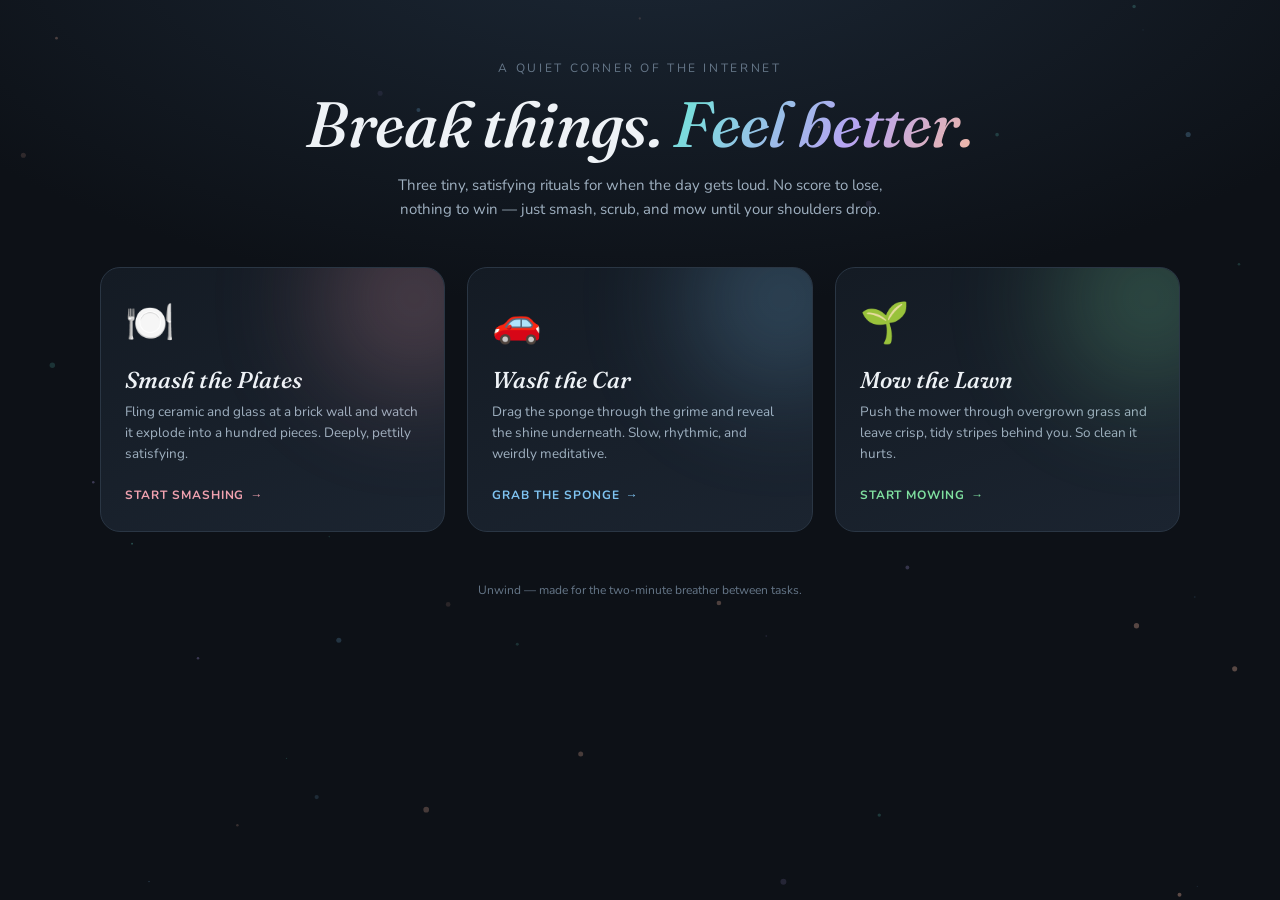
==== stress-relief/index.html @ a9840296 "Add stress-relief website with plate smashing, car washing, lawn mowing Three canvas-based, animatio" ====
<!DOCTYPE html>
<html lang="en">
<head>
<meta charset="UTF-8">
<meta name="viewport" content="width=device-width, initial-scale=1.0">
<title>Unwind — Stress Relief</title>
<link rel="preconnect" href="https://fonts.googleapis.com">
<link rel="preconnect" href="https://fonts.gstatic.com" crossorigin>
<link href="https://fonts.googleapis.com/css2?family=Fraunces:ital,wght@0,500;1,500&family=Nunito:wght@400;600;700;800&display=swap" rel="stylesheet">
<link rel="stylesheet" href="shared.css">
<style>
  body{display:flex; flex-direction:column; align-items:center; padding: 60px 20px 40px;}
  #bg-canvas{position:fixed; inset:0; z-index:0; opacity:0.55;}
  header{position:relative; z-index:2; text-align:center; margin-bottom: 46px;}
  header .eyebrow{font-size:12px; letter-spacing:.22em; text-transform:uppercase; color:var(--ink-3); margin-bottom:14px;}
  header h1{font-family: var(--serif); font-style: italic; font-weight:500; font-size: clamp(38px, 7vw, 64px); line-height:1.05; letter-spacing:-0.01em;}
  header h1 span{background: linear-gradient(120deg, var(--accent), var(--accent-3) 60%, var(--accent-2)); -webkit-background-clip:text; background-clip:text; color:transparent;}
  header p{color:var(--ink-2); max-width:520px; margin: 16px auto 0; font-size:15px; line-height:1.6;}

  .cards{
    position:relative; z-index:2;
    display:grid; grid-template-columns: repeat(3, 1fr); gap:22px;
    width: min(1080px, 94vw);
  }
  @media (max-width: 860px){.cards{grid-template-columns: 1fr;}}

  .card{
    position:relative; border-radius:20px; padding: 28px 24px 26px;
    background: linear-gradient(160deg, var(--bg-1), var(--bg-2));
    border:1px solid var(--line); overflow:hidden;
    transition: transform .25s cubic-bezier(.2,.8,.2,1), border-color .25s ease, box-shadow .25s ease;
    cursor:pointer;
  }
  .card:hover{transform: translateY(-6px); border-color: var(--card-glow, var(--accent)); box-shadow: 0 20px 50px -20px var(--card-glow, rgba(110,231,216,0.35));}
  .card .glow{
    position:absolute; width:180px; height:180px; border-radius:50%;
    background: var(--card-glow, var(--accent)); filter: blur(60px); opacity:.28;
    top:-60px; right:-60px; pointer-events:none;
  }
  .card .icon{font-size:40px; margin-bottom:16px; display:block;}
  .card h3{font-family: var(--serif); font-style:italic; font-weight:500; font-size:23px; margin-bottom:8px;}
  .card p{color:var(--ink-2); font-size:13.5px; line-height:1.55; margin-bottom:18px;}
  .card .go{
    display:inline-flex; align-items:center; gap:6px; font-size:12px; font-weight:700;
    text-transform:uppercase; letter-spacing:.08em; color: var(--card-glow, var(--accent));
  }
  .card .go .arrow{transition: transform .2s ease;}
  .card:hover .go .arrow{transform: translateX(4px);}

  .card.plates{--card-glow: #f2a2b0;}
  .card.car{--card-glow: #7fc4f2;}
  .card.lawn{--card-glow: #7fe0a0;}

  footer{position:relative; z-index:2; margin-top:50px; color:var(--ink-3); font-size:12px; text-align:center;}
</style>
</head>
<body>
<canvas id="bg-canvas"></canvas>

<header>
  <div class="eyebrow">a quiet corner of the internet</div>
  <h1>Break things. <span>Feel better.</span></h1>
  <p>Three tiny, satisfying rituals for when the day gets loud. No score to lose, nothing to win — just smash, scrub, and mow until your shoulders drop.</p>
</header>

<div class="cards">
  <a class="card plates" href="plates.html">
    <div class="glow"></div>
    <span class="icon">🍽️</span>
    <h3>Smash the Plates</h3>
    <p>Fling ceramic and glass at a brick wall and watch it explode into a hundred pieces. Deeply, pettily satisfying.</p>
    <span class="go">Start smashing <span class="arrow">→</span></span>
  </a>
  <a class="card car" href="car.html">
    <div class="glow"></div>
    <span class="icon">🚗</span>
    <h3>Wash the Car</h3>
    <p>Drag the sponge through the grime and reveal the shine underneath. Slow, rhythmic, and weirdly meditative.</p>
    <span class="go">Grab the sponge <span class="arrow">→</span></span>
  </a>
  <a class="card lawn" href="lawn.html">
    <div class="glow"></div>
    <span class="icon">🌱</span>
    <h3>Mow the Lawn</h3>
    <p>Push the mower through overgrown grass and leave crisp, tidy stripes behind you. So clean it hurts.</p>
    <span class="go">Start mowing <span class="arrow">→</span></span>
  </a>
</div>

<footer>Unwind &mdash; made for the two-minute breather between tasks.</footer>

<script>
// gentle ambient floating particles behind the landing page
const canvas = document.getElementById('bg-canvas');
const ctx = canvas.getContext('2d');
let W, H, particles = [];
function resize(){
  W = canvas.width = window.innerWidth;
  H = canvas.height = window.innerHeight;
}
resize();
window.addEventListener('resize', resize);

const colors = ['#6ee7d8','#b6a4f2','#f2b8a2','#7fc4f2'];
for(let i=0;i<46;i++){
  particles.push({
    x: Math.random()*W, y: Math.random()*H,
    r: Math.random()*2.4 + 0.6,
    vy: -(Math.random()*0.25 + 0.05),
    vx: (Math.random()-0.5)*0.15,
    a: Math.random()*0.5+0.15,
    c: colors[Math.floor(Math.random()*colors.length)]
  });
}
function tick(){
  ctx.clearRect(0,0,W,H);
  for(const p of particles){
    p.x += p.vx; p.y += p.vy;
    if(p.y < -10){ p.y = H+10; p.x = Math.random()*W; }
    if(p.x < -10) p.x = W+10;
    if(p.x > W+10) p.x = -10;
    ctx.beginPath();
    ctx.globalAlpha = p.a;
    ctx.fillStyle = p.c;
    ctx.arc(p.x, p.y, p.r, 0, Math.PI*2);
    ctx.fill();
  }
  ctx.globalAlpha = 1;
  requestAnimationFrame(tick);
}
tick();
</script>
</body>
</html>
---- stress-relief/shared.css ----
:root{
  --bg-0: #0d1117;
  --bg-1: #141b24;
  --bg-2: #1b2430;
  --ink: #eef2f6;
  --ink-2: #9fb0c0;
  --ink-3: #667789;
  --line: #2a3644;
  --accent: #6ee7d8;
  --accent-2: #f2b8a2;
  --accent-3: #b6a4f2;
  --good: #7fe0a0;
  --sans: 'Nunito', 'Segoe UI', -apple-system, sans-serif;
  --serif: 'Fraunces', Georgia, serif;
}
*{box-sizing:border-box; margin:0; padding:0;}
html,body{height:100%;}
body{
  background: radial-gradient(ellipse 120% 80% at 50% -10%, #1c2836 0%, var(--bg-0) 55%);
  color: var(--ink);
  font-family: var(--sans);
  min-height: 100vh;
  overflow-x: hidden;
}
a{color:inherit;text-decoration:none;}

.topbar{
  display:flex; align-items:center; justify-content:space-between;
  padding: 18px 28px;
  position: relative; z-index: 5;
}
.topbar .back{
  display:inline-flex; align-items:center; gap:8px;
  font-size:13px; color:var(--ink-2);
  border:1px solid var(--line); border-radius:20px;
  padding:7px 14px; transition: all .18s ease;
  background: rgba(255,255,255,0.02);
}
.topbar .back:hover{color:var(--ink); border-color:var(--accent); transform: translateX(-2px);}
.topbar .title{
  font-family: var(--serif); font-style: italic; font-size: 20px; letter-spacing: -0.01em;
  color: var(--ink-2);
}

.progress-wrap{
  display:flex; align-items:center; gap:10px;
  font-size:12px; color:var(--ink-2); letter-spacing:.04em;
}
.progress-bar{
  width:140px; height:8px; border-radius:6px; background:var(--bg-2);
  border:1px solid var(--line); overflow:hidden;
}
.progress-fill{
  height:100%; width:0%; border-radius:6px;
  background: linear-gradient(90deg, var(--accent-3), var(--accent));
  transition: width .25s ease;
}

.stage{
  position:relative;
  width: min(1000px, 94vw);
  margin: 10px auto 40px;
  border-radius: 22px;
  border:1px solid var(--line);
  background: linear-gradient(180deg, var(--bg-1), var(--bg-2));
  box-shadow: 0 30px 80px -30px rgba(0,0,0,0.6), inset 0 1px 0 rgba(255,255,255,0.03);
  overflow: hidden;
}

.hint{
  text-align:center; color: var(--ink-3); font-size: 13px; margin: 14px auto 0;
  letter-spacing: 0.02em;
}

.celebrate{
  position:absolute; inset:0; display:flex; align-items:center; justify-content:center;
  flex-direction:column; gap:14px;
  background: rgba(13,17,23,0.55); backdrop-filter: blur(6px);
  opacity:0; pointer-events:none; transition: opacity .4s ease;
  z-index: 20;
}
.celebrate.show{opacity:1; pointer-events:auto;}
.celebrate h2{font-family: var(--serif); font-style: italic; font-size: 40px; font-weight:500;}
.celebrate p{color:var(--ink-2); font-size:14px;}
.celebrate button{
  margin-top: 6px;
  background: linear-gradient(135deg, var(--accent), var(--accent-3));
  color: #0d1117; border:none; font-weight:700; font-size:14px;
  padding: 12px 26px; border-radius: 30px; cursor:pointer;
  transition: transform .15s ease;
}
.celebrate button:hover{transform: scale(1.05);}

.counter-row{
  display:flex; gap:24px; justify-content:center; margin: 4px 0 18px;
  font-family: var(--serif); font-style: italic;
}
.counter-row .stat{text-align:center;}
.counter-row .stat .num{font-size: 30px; color: var(--accent);}
.counter-row .stat .lbl{font-family: var(--sans); font-style:normal; font-size:10px; text-transform:uppercase; letter-spacing:.14em; color:var(--ink-3);}

canvas{display:block; touch-action:none;}

@media (prefers-reduced-motion: reduce){
  * { animation-duration: 0.001ms !important; animation-iteration-count: 1 !important; transition-duration: 0.001ms !important; }
}
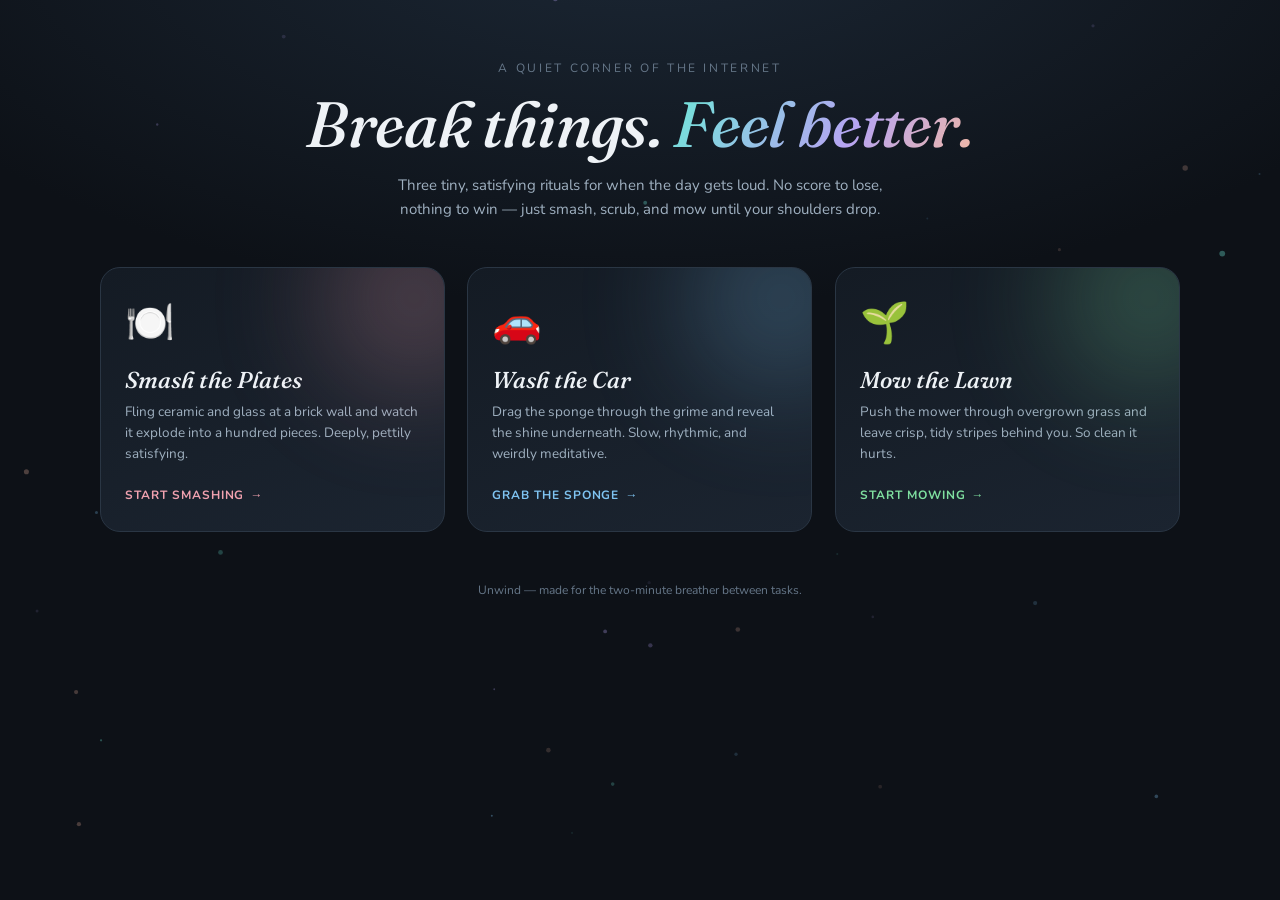
==== commit 2a81efc1: "Polish stress-relief sessions: smoother physics, drag-to-throw, sound, confetti Shared: page fade-in" ====
--- a/stress-relief/index.html
+++ b/stress-relief/index.html
@@ -4,6 +4,7 @@
 <meta charset="UTF-8">
 <meta name="viewport" content="width=device-width, initial-scale=1.0">
 <title>Unwind — Stress Relief</title>
+<link rel="icon" href="data:image/svg+xml,<svg xmlns=%22http://www.w3.org/2000/svg%22 viewBox=%220 0 100 100%22><text y=%22.9em%22 font-size=%2290%22>🌊</text></svg>">
 <link rel="preconnect" href="https://fonts.googleapis.com">
 <link rel="preconnect" href="https://fonts.gstatic.com" crossorigin>
 <link href="https://fonts.googleapis.com/css2?family=Fraunces:ital,wght@0,500;1,500&family=Nunito:wght@400;600;700;800&display=swap" rel="stylesheet">
@@ -28,10 +29,12 @@
     position:relative; border-radius:20px; padding: 28px 24px 26px;
     background: linear-gradient(160deg, var(--bg-1), var(--bg-2));
     border:1px solid var(--line); overflow:hidden;
-    transition: transform .25s cubic-bezier(.2,.8,.2,1), border-color .25s ease, box-shadow .25s ease;
-    cursor:pointer;
+    transition: transform .35s cubic-bezier(.2,.8,.2,1), border-color .25s ease, box-shadow .25s ease;
+    transform-style: preserve-3d; perspective: 600px;
+    cursor:pointer; will-change: transform;
   }
-  .card:hover{transform: translateY(-6px); border-color: var(--card-glow, var(--accent)); box-shadow: 0 20px 50px -20px var(--card-glow, rgba(110,231,216,0.35));}
+  .card:hover{border-color: var(--card-glow, var(--accent)); box-shadow: 0 20px 50px -20px var(--card-glow, rgba(110,231,216,0.35));}
+  .card:not(:hover){transform: translateY(0) rotateX(0) rotateY(0) !important; transition: transform .5s cubic-bezier(.2,.8,.2,1), border-color .25s ease, box-shadow .25s ease;}
   .card .glow{
     position:absolute; width:180px; height:180px; border-radius:50%;
     background: var(--card-glow, var(--accent)); filter: blur(60px); opacity:.28;
@@ -129,6 +132,17 @@
   requestAnimationFrame(tick);
 }
 tick();
+
+// subtle 3D tilt on card hover, follows the pointer
+document.querySelectorAll('.card').forEach(card => {
+  card.addEventListener('pointermove', (e) => {
+    const r = card.getBoundingClientRect();
+    const px = (e.clientX - r.left) / r.width - 0.5;
+    const py = (e.clientY - r.top) / r.height - 0.5;
+    card.style.transition = 'box-shadow .25s ease, border-color .25s ease';
+    card.style.transform = `translateY(-6px) rotateX(${(-py*8).toFixed(2)}deg) rotateY(${(px*8).toFixed(2)}deg)`;
+  });
+});
 </script>
 </body>
 </html>
--- a/stress-relief/shared.css
+++ b/stress-relief/shared.css
@@ -21,6 +21,11 @@
   font-family: var(--sans);
   min-height: 100vh;
   overflow-x: hidden;
+  animation: page-in .5s cubic-bezier(.2,.7,.2,1);
+}
+@keyframes page-in{
+  from{ opacity:0; transform: translateY(6px); }
+  to{ opacity:1; transform: translateY(0); }
 }
 a{color:inherit;text-decoration:none;}
 
@@ -29,6 +34,7 @@
   padding: 18px 28px;
   position: relative; z-index: 5;
 }
+.topbar .left, .topbar .right{display:flex; align-items:center; gap:10px;}
 .topbar .back{
   display:inline-flex; align-items:center; gap:8px;
   font-size:13px; color:var(--ink-2);
@@ -41,6 +47,14 @@
   font-family: var(--serif); font-style: italic; font-size: 20px; letter-spacing: -0.01em;
   color: var(--ink-2);
 }
+.mute-toggle{
+  display:inline-flex; align-items:center; justify-content:center;
+  width:34px; height:34px; border-radius:50%;
+  border:1px solid var(--line); background: rgba(255,255,255,0.02); color: var(--ink-2);
+  cursor:pointer; font-size:15px; transition: all .18s ease;
+}
+.mute-toggle:hover{border-color:var(--accent); color:var(--ink);}
+.mute-toggle.is-muted{color: var(--ink-3);}
 
 .progress-wrap{
   display:flex; align-items:center; gap:10px;
@@ -96,11 +110,15 @@
   font-family: var(--serif); font-style: italic;
 }
 .counter-row .stat{text-align:center;}
-.counter-row .stat .num{font-size: 30px; color: var(--accent);}
+.counter-row .stat .num{font-size: 30px; color: var(--accent); display:inline-block; transition: transform .18s cubic-bezier(.3,1.6,.5,1);}
+.counter-row .stat .num.pop{transform: scale(1.32);}
 .counter-row .stat .lbl{font-family: var(--sans); font-style:normal; font-size:10px; text-transform:uppercase; letter-spacing:.14em; color:var(--ink-3);}
 
 canvas{display:block; touch-action:none;}
 
+.stage{transition: box-shadow .15s ease;}
+.stage.impact{box-shadow: 0 30px 90px -20px rgba(110,231,216,0.25), inset 0 1px 0 rgba(255,255,255,0.05);}
+
 @media (prefers-reduced-motion: reduce){
   * { animation-duration: 0.001ms !important; animation-iteration-count: 1 !important; transition-duration: 0.001ms !important; }
 }
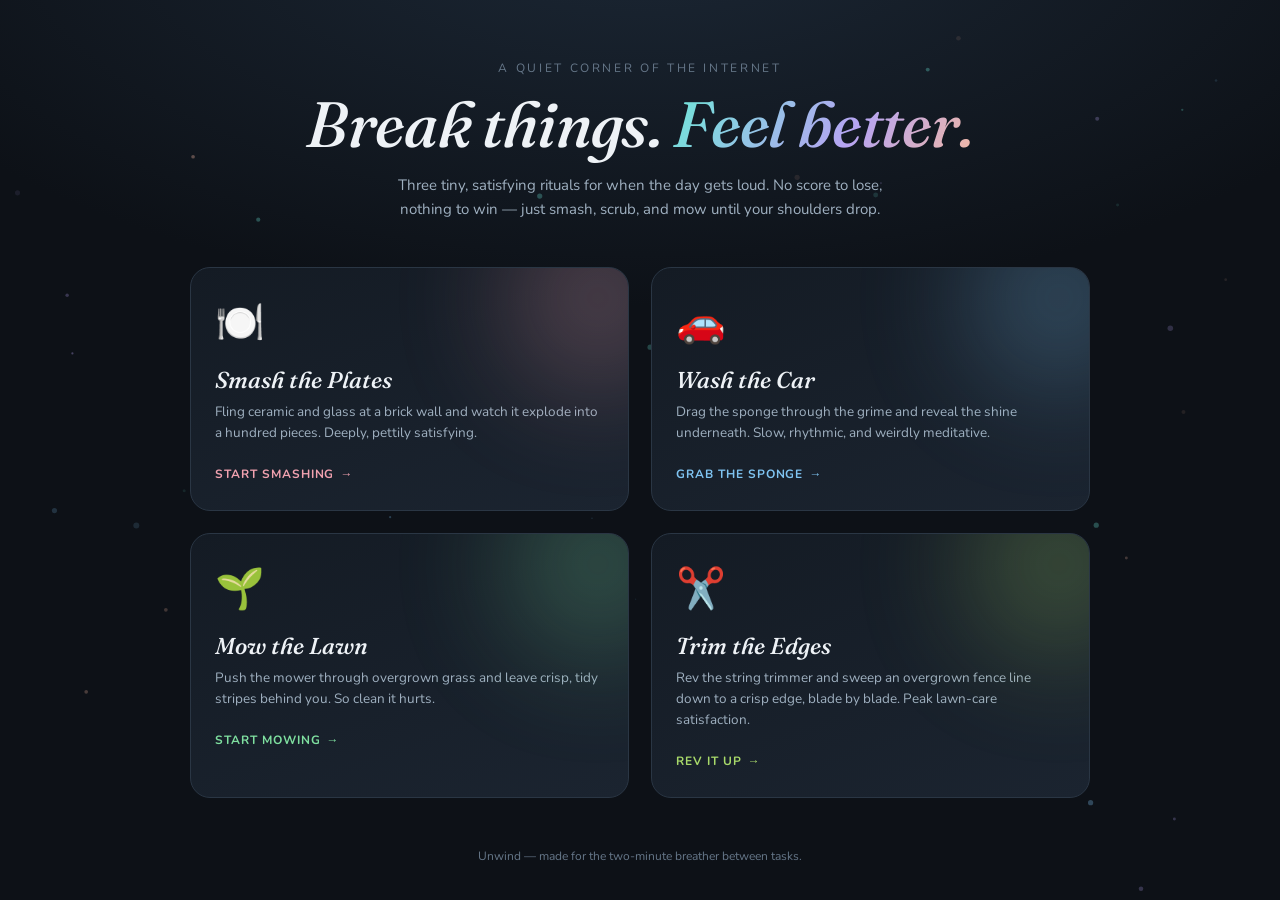
==== commit dd911cce: "Add realistic string-trimmer session for fence-line edging New "Trim the Edges" session: a dense fie" ====
--- a/stress-relief/index.html
+++ b/stress-relief/index.html
@@ -20,8 +20,8 @@
 
   .cards{
     position:relative; z-index:2;
-    display:grid; grid-template-columns: repeat(3, 1fr); gap:22px;
-    width: min(1080px, 94vw);
+    display:grid; grid-template-columns: repeat(2, 1fr); gap:22px;
+    width: min(900px, 94vw);
   }
   @media (max-width: 860px){.cards{grid-template-columns: 1fr;}}
 
@@ -53,6 +53,7 @@
   .card.plates{--card-glow: #f2a2b0;}
   .card.car{--card-glow: #7fc4f2;}
   .card.lawn{--card-glow: #7fe0a0;}
+  .card.trim{--card-glow: #a8d96a;}
 
   footer{position:relative; z-index:2; margin-top:50px; color:var(--ink-3); font-size:12px; text-align:center;}
 </style>
@@ -87,6 +88,13 @@
     <h3>Mow the Lawn</h3>
     <p>Push the mower through overgrown grass and leave crisp, tidy stripes behind you. So clean it hurts.</p>
     <span class="go">Start mowing <span class="arrow">→</span></span>
+  </a>
+  <a class="card trim" href="trim.html">
+    <div class="glow"></div>
+    <span class="icon">✂️</span>
+    <h3>Trim the Edges</h3>
+    <p>Rev the string trimmer and sweep an overgrown fence line down to a crisp edge, blade by blade. Peak lawn-care satisfaction.</p>
+    <span class="go">Rev it up <span class="arrow">→</span></span>
   </a>
 </div>
 
